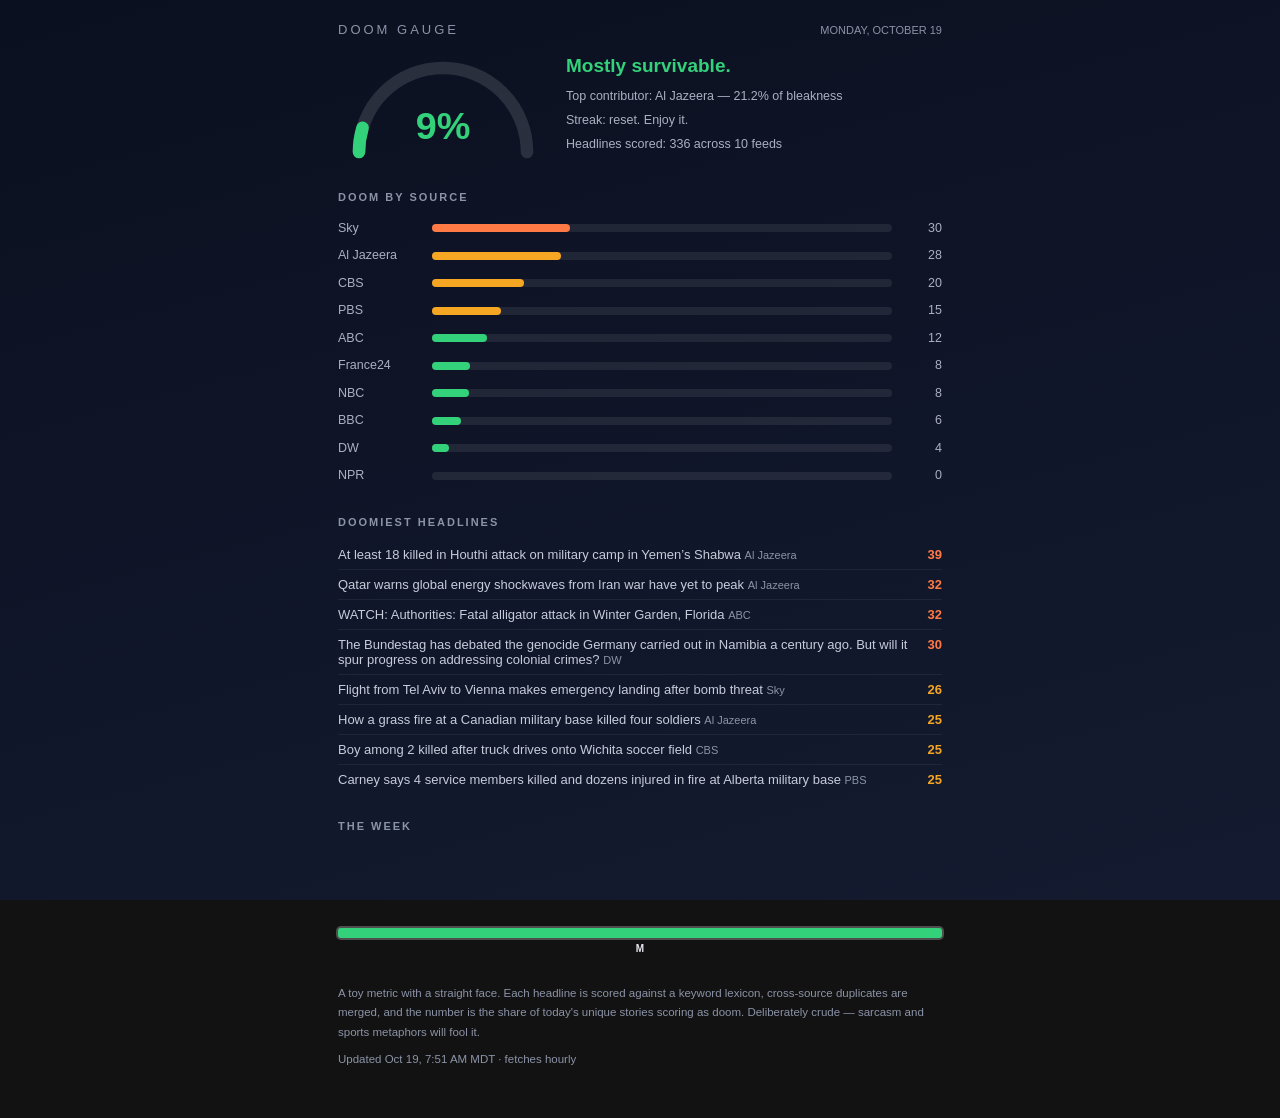
==== index.html @ 2060a2ab "Add files via upload" ====
<!DOCTYPE html>
<html lang="en">
<head>
<meta charset="utf-8">
<meta name="viewport" content="width=device-width, initial-scale=1">
<title>Doom Gauge</title>
<meta name="description" content="A daily index of how bleak the news is. Toy metric, straight face.">
<link rel="icon" href="favicon.svg" type="image/svg+xml">
<link rel="stylesheet" href="doom.css">
</head>
<body>
<main class="page">
  <header class="topbar">
    <span class="brand">DOOM GAUGE</span>
    <span class="date" id="date">—</span>
  </header>

  <section class="hero">
    <svg viewBox="0 0 200 112" class="gauge" role="img" aria-label="Doom gauge">
      <path d="M 20 100 A 80 80 0 0 1 180 100" fill="none"
            stroke="rgba(255,255,255,0.12)" stroke-width="12" stroke-linecap="round"/>
      <path id="gaugeFill" d="M 20 100 A 80 80 0 0 1 180 100" fill="none"
            stroke="#34d17b" stroke-width="12" stroke-linecap="round"
            stroke-dasharray="0 251.33"/>
      <text id="gaugeNum" x="100" y="88" text-anchor="middle" font-size="36"
            font-weight="700" fill="#e8eaf0">—</text>
    </svg>
    <div class="hero-text">
      <div class="verdict" id="verdict">Loading…</div>
      <div class="stats" id="stats"></div>
    </div>
  </section>

  <section>
    <h2>DOOM BY SOURCE</h2>
    <div id="sources" class="sources"></div>
  </section>

  <section>
    <h2>DOOMIEST HEADLINES</h2>
    <div id="headlines" class="headlines"></div>
  </section>

  <section>
    <h2>THE WEEK</h2>
    <div id="week" class="week"></div>
  </section>

  <footer>
    <p>A toy metric with a straight face. Each headline is scored against a
    keyword lexicon, cross-source duplicates are merged, and the number is the
    share of today's unique stories scoring as doom. Deliberately crude —
    sarcasm and sports metaphors will fool it.</p>
    <p id="updated">Updated —</p>
  </footer>
</main>
<script src="doom.js"></script>
</body>
</html>
---- doom.css ----
:root { color-scheme: dark; }
* { box-sizing: border-box; }
body {
  margin: 0;
  background: linear-gradient(165deg, #0b1020 0%, #141b30 100%);
  background-attachment: fixed;
  color: #e8eaf0;
  font-family: -apple-system, "Segoe UI", Roboto, sans-serif;
  min-height: 100vh;
}
.page { max-width: 640px; margin: 0 auto; padding: 22px 18px 40px; }
.topbar {
  display: flex; justify-content: space-between; align-items: baseline;
  margin-bottom: 6px;
}
.brand { font-size: 13px; letter-spacing: 3px; color: #8b93a7; }
.date { font-size: 11px; color: #8b93a7; }
.hero { display: flex; flex-wrap: wrap; gap: 18px; align-items: center; margin: 10px 0 6px; }
.gauge { width: 210px; flex: none; }
.hero-text { flex: 1 1 220px; min-width: 220px; }
.verdict { font-size: 19px; font-weight: 600; }
.stats { font-size: 12.5px; color: #aab0c2; line-height: 1.9; margin-top: 8px; }
h2 { font-size: 11px; letter-spacing: 2px; color: #8b93a7; font-weight: 600; margin: 26px 0 12px; }
.sources { font-size: 12.5px; color: #aab0c2; }
.src-row { display: flex; align-items: center; gap: 10px; line-height: 2.2; }
.src-name { width: 84px; flex: none; overflow: hidden; text-overflow: ellipsis; white-space: nowrap; }
.src-bar { flex: 1; height: 8px; background: rgba(255,255,255,0.08); border-radius: 4px; }
.src-fill { height: 8px; border-radius: 4px; }
.src-val { width: 40px; text-align: right; flex: none; }
.headlines { font-size: 13px; }
.hl { display: flex; justify-content: space-between; gap: 12px; padding: 7px 0;
      border-bottom: 1px solid rgba(255,255,255,0.06); }
.hl:last-child { border-bottom: none; }
.hl a { color: #c6ccda; text-decoration: none; }
.hl a:hover { text-decoration: underline; }
.hl .src { color: #8b93a7; font-size: 11px; }
.hl-score { font-weight: 700; flex: none; }
.week { display: flex; align-items: flex-end; gap: 8px; height: 110px; }
.day { flex: 1; text-align: center; }
.day .bar { border-radius: 3px; min-height: 4px; }
.day .lbl { font-size: 10px; color: #8b93a7; margin-top: 5px; }
.day.today .bar { box-shadow: 0 0 0 2px rgba(255,255,255,0.25); }
.day.today .lbl { color: #e8eaf0; font-weight: 700; }
footer { margin-top: 30px; font-size: 11.5px; color: #8b93a7; line-height: 1.7; }
footer p { margin: 8px 0; }
.empty { color: #8b93a7; font-size: 13px; padding: 12px 0; }
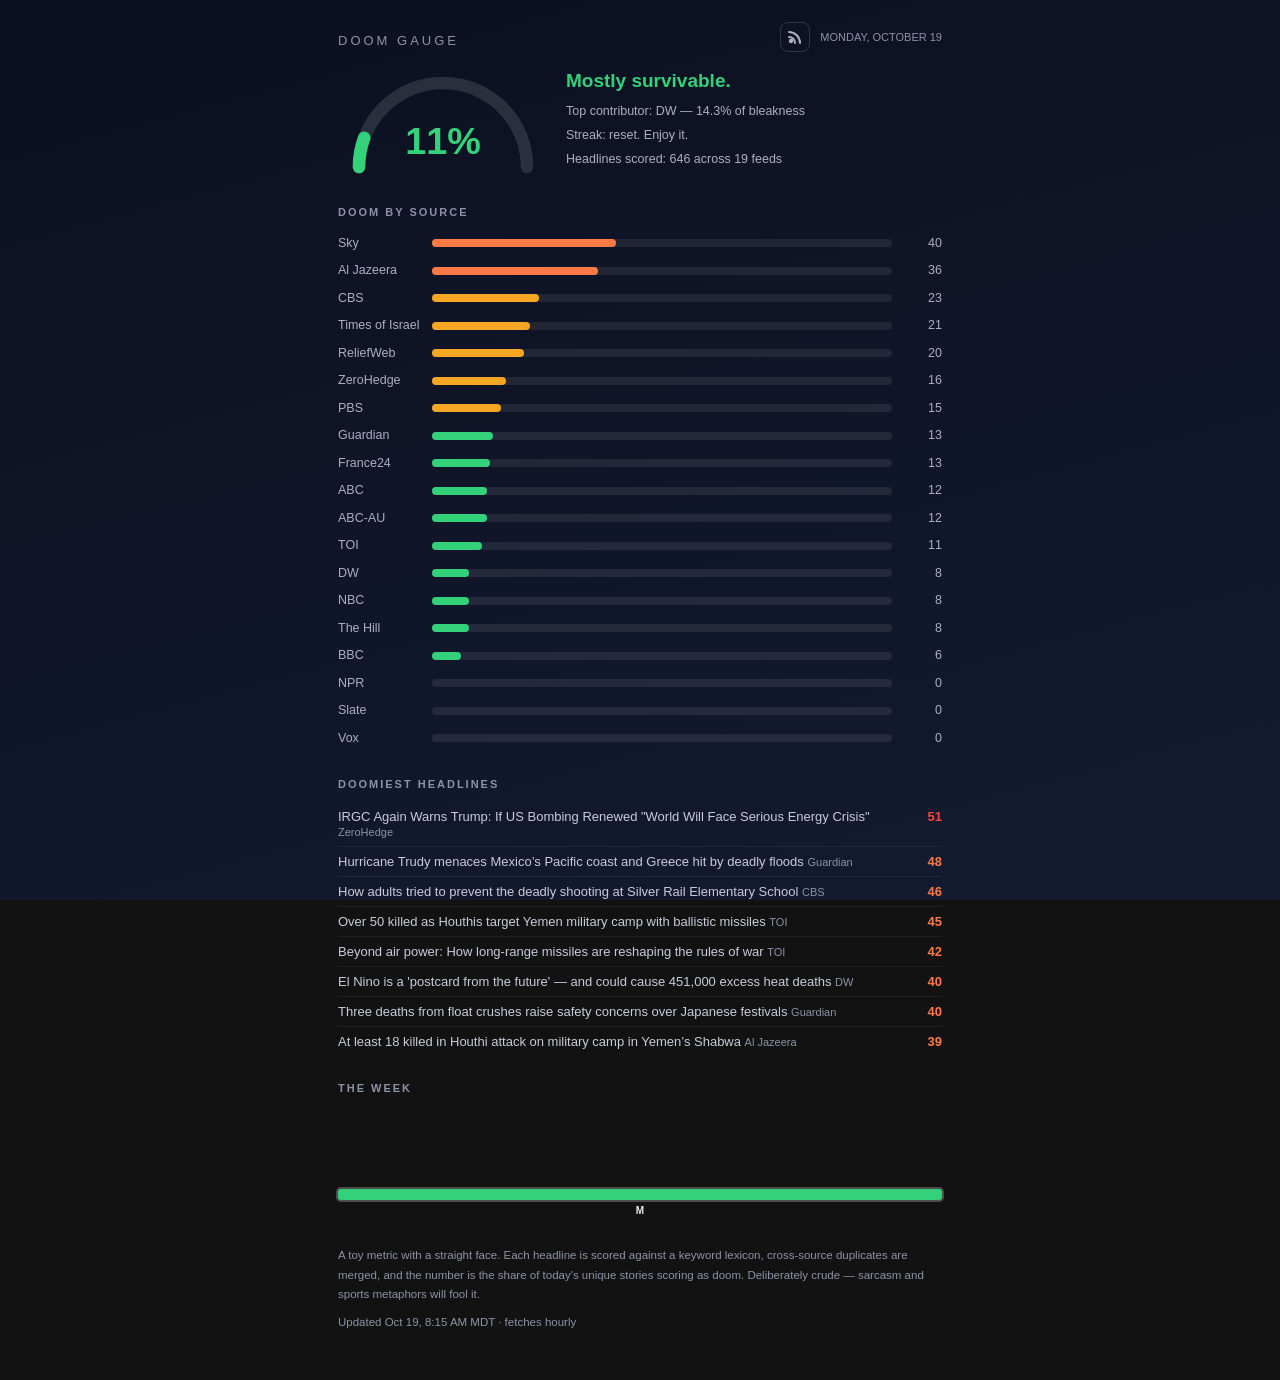
==== commit 53bd700a: "Add files via upload" ====
--- a/index.html
+++ b/index.html
@@ -12,7 +12,12 @@
 <main class="page">
   <header class="topbar">
     <span class="brand">DOOM GAUGE</span>
-    <span class="date" id="date">—</span>
+    <span class="topright">
+      <button id="feedsBtn" class="icon-btn" aria-label="Show feed sources" title="Feed sources">
+        <svg viewBox="0 0 16 16" aria-hidden="true"><circle cx="4" cy="12" r="2.2" fill="currentColor" stroke="none"/><path d="M2 8 A6 6 0 0 1 8 14" fill="none" stroke="currentColor" stroke-width="2" stroke-linecap="round"/><path d="M2 3 A11 11 0 0 1 13 14" fill="none" stroke="currentColor" stroke-width="2" stroke-linecap="round"/></svg>
+      </button>
+      <span class="date" id="date">—</span>
+    </span>
   </header>
 
   <section class="hero">
@@ -53,6 +58,15 @@
     sarcasm and sports metaphors will fool it.</p>
     <p id="updated">Updated —</p>
   </footer>
+  <div id="feedsModal" class="modal" hidden>
+    <div class="modal-box" role="dialog" aria-modal="true" aria-label="Feed sources">
+      <div class="modal-head">
+        <span>SOURCES (<span id="feedCount">—</span>)</span>
+        <button id="feedsClose" class="icon-btn" aria-label="Close">&times;</button>
+      </div>
+      <div id="feedsList" class="feeds-list"></div>
+    </div>
+  </div>
 </main>
 <script src="doom.js"></script>
 </body>
--- a/doom.css
+++ b/doom.css
@@ -44,3 +44,33 @@
 footer { margin-top: 30px; font-size: 11.5px; color: #8b93a7; line-height: 1.7; }
 footer p { margin: 8px 0; }
 .empty { color: #8b93a7; font-size: 13px; padding: 12px 0; }
+.topright { display: flex; align-items: center; gap: 10px; }
+.icon-btn {
+  background: none; border: 1px solid rgba(255,255,255,0.15); border-radius: 8px;
+  color: #aab0c2; width: 30px; height: 30px; padding: 0; cursor: pointer;
+  display: inline-flex; align-items: center; justify-content: center;
+  font-size: 16px; line-height: 1;
+}
+.icon-btn:hover { color: #e8eaf0; border-color: rgba(255,255,255,0.35); }
+.icon-btn svg { width: 16px; height: 16px; }
+.modal {
+  position: fixed; inset: 0; background: rgba(4,6,12,0.72);
+  display: flex; align-items: center; justify-content: center;
+  padding: 20px; z-index: 50;
+}
+.modal[hidden] { display: none; }
+.modal-box {
+  background: #161d33; border: 1px solid rgba(255,255,255,0.12);
+  border-radius: 12px; max-width: 480px; width: 100%; max-height: 70vh;
+  display: flex; flex-direction: column;
+}
+.modal-head {
+  display: flex; justify-content: space-between; align-items: center;
+  padding: 14px 16px; border-bottom: 1px solid rgba(255,255,255,0.09);
+  font-size: 11px; letter-spacing: 2px; color: #8b93a7;
+}
+.feeds-list { overflow-y: auto; padding: 8px 16px 16px; font-size: 12.5px; }
+.feed-row { padding: 8px 0; border-bottom: 1px solid rgba(255,255,255,0.06); }
+.feed-row:last-child { border-bottom: none; }
+.feed-name { color: #e8eaf0; font-weight: 600; }
+.feed-url { color: #8b93a7; font-size: 11px; word-break: break-all; }
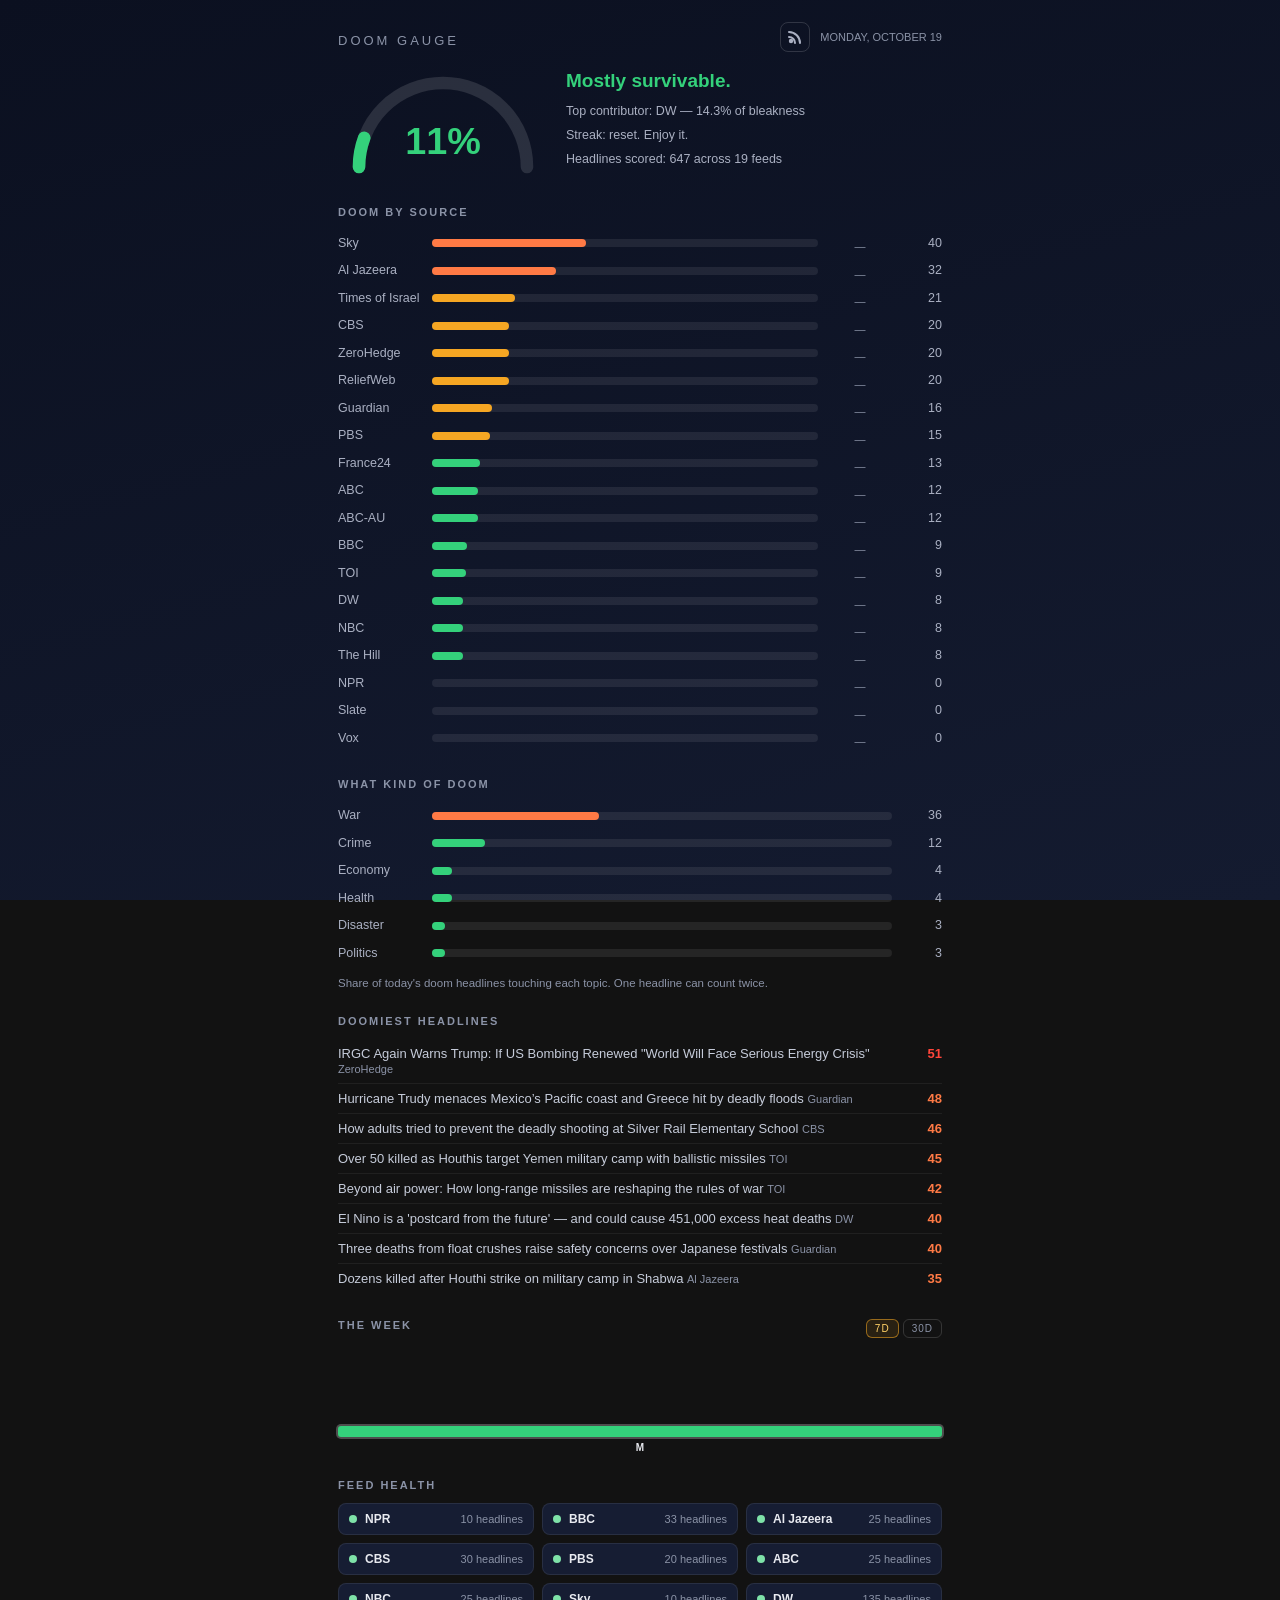
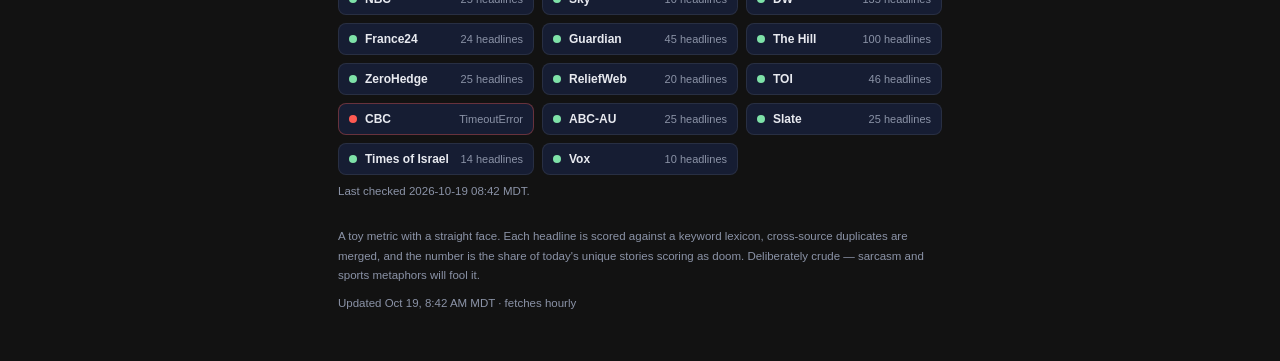
==== commit 816bc84e: "Add files via upload" ====
--- a/index.html
+++ b/index.html
@@ -5,6 +5,11 @@
 <meta name="viewport" content="width=device-width, initial-scale=1">
 <title>Doom Gauge</title>
 <meta name="description" content="A daily index of how bleak the news is. Toy metric, straight face.">
+<meta property="og:title" content="Doom Gauge">
+<meta property="og:type" content="website">
+<meta property="og:description" content="A daily index of how bleak the news is. Scored hourly from 20 news feeds.">
+<meta property="og:image" content="https://stevecarlinco.github.io/DoomGauge/og-image.png">
+<meta name="twitter:card" content="summary_large_image">
 <link rel="icon" href="favicon.svg" type="image/svg+xml">
 <link rel="stylesheet" href="doom.css">
 </head>
@@ -32,6 +37,7 @@
     </svg>
     <div class="hero-text">
       <div class="verdict" id="verdict">Loading…</div>
+      <div class="delta" id="delta" hidden></div>
       <div class="stats" id="stats"></div>
     </div>
   </section>
@@ -42,13 +48,25 @@
   </section>
 
   <section>
+    <h2>WHAT KIND OF DOOM</h2>
+    <div id="topics" class="sources"></div>
+    <div class="note">Share of today's doom headlines touching each topic. One headline can count twice.</div>
+  </section>
+
+  <section>
     <h2>DOOMIEST HEADLINES</h2>
     <div id="headlines" class="headlines"></div>
   </section>
 
   <section>
-    <h2>THE WEEK</h2>
+    <h2><span id="historyTitle">THE WEEK</span><span class="range-toggle"><button id="rangeWeek" class="range-btn on" title="Last 7 days">7D</button><button id="rangeMonth" class="range-btn" title="Last 30 days">30D</button></span></h2>
     <div id="week" class="week"></div>
+  </section>
+
+  <section>
+    <h2>FEED HEALTH</h2>
+    <div id="health" class="health"></div>
+    <div class="note" id="healthNote"></div>
   </section>
 
   <footer>
--- a/doom.css
+++ b/doom.css
@@ -16,6 +16,12 @@
 .brand { font-size: 13px; letter-spacing: 3px; color: #8b93a7; }
 .date { font-size: 11px; color: #8b93a7; }
 .hero { display: flex; flex-wrap: wrap; gap: 18px; align-items: center; margin: 10px 0 6px; }
+.stale-badge {
+  margin: 10px 0 0; padding: 9px 12px; text-align: center;
+  font-size: 12px; letter-spacing: 1.5px; font-weight: 700;
+  color: #ffd166; background: rgba(245,166,35,0.10);
+  border: 1px solid rgba(245,166,35,0.45); border-radius: 8px;
+}
 .gauge { width: 210px; flex: none; }
 .hero-text { flex: 1 1 220px; min-width: 220px; }
 .verdict { font-size: 19px; font-weight: 600; }
@@ -27,10 +33,20 @@
 .src-bar { flex: 1; height: 8px; background: rgba(255,255,255,0.08); border-radius: 4px; }
 .src-fill { height: 8px; border-radius: 4px; }
 .src-val { width: 40px; text-align: right; flex: none; }
+.spark { width: 64px; height: 18px; flex: none; }
+.spark.none { color: #8b93a7; font-size: 11px; width: 64px; text-align: center; }
 .headlines { font-size: 13px; }
 .hl { display: flex; justify-content: space-between; gap: 12px; padding: 7px 0;
-      border-bottom: 1px solid rgba(255,255,255,0.06); }
-.hl:last-child { border-bottom: none; }
+      cursor: pointer; }
+.hl-wrap { border-bottom: 1px solid rgba(255,255,255,0.06); }
+.hl-wrap:last-child { border-bottom: none; }
+.hl-hits { padding: 1px 0 10px; display: flex; flex-wrap: wrap; gap: 6px; }
+.hl-hits[hidden] { display: none; }
+.hit { font-size: 11px; color: #aab0c2; background: rgba(255,255,255,0.06);
+       border: 1px solid rgba(255,255,255,0.10); border-radius: 6px; padding: 3px 8px; }
+.hit b { color: #ffd166; }
+.hit.none { color: #8b93a7; border-style: dashed; }
+.hl.open .hl-score { text-decoration: underline; }
 .hl a { color: #c6ccda; text-decoration: none; }
 .hl a:hover { text-decoration: underline; }
 .hl .src { color: #8b93a7; font-size: 11px; }
@@ -41,9 +57,34 @@
 .day .lbl { font-size: 10px; color: #8b93a7; margin-top: 5px; }
 .day.today .bar { box-shadow: 0 0 0 2px rgba(255,255,255,0.25); }
 .day.today .lbl { color: #e8eaf0; font-weight: 700; }
+.range-toggle { float: right; display: inline-flex; gap: 4px; }
+.range-btn {
+  background: none; border: 1px solid rgba(255,255,255,0.15); border-radius: 6px;
+  color: #8b93a7; font-size: 10px; letter-spacing: 1px; padding: 3px 8px; cursor: pointer;
+}
+.range-btn.on {
+  color: #ffd166; border-color: rgba(245,166,35,0.55);
+  background: rgba(245,166,35,0.10);
+}
 footer { margin-top: 30px; font-size: 11.5px; color: #8b93a7; line-height: 1.7; }
 footer p { margin: 8px 0; }
 .empty { color: #8b93a7; font-size: 13px; padding: 12px 0; }
+.delta { margin-top: 8px; font-size: 13px; letter-spacing: 1px; }
+.delta.up { color: #ff6b5e; }
+.delta.down { color: #7ee2a8; }
+.delta.flat { color: #8b93a7; }
+.health { display: grid; grid-template-columns: repeat(auto-fill, minmax(160px, 1fr)); gap: 8px; }
+.pill { display: flex; align-items: center; gap: 8px; background: #161d33; border: 1px solid rgba(255,255,255,0.08); border-radius: 8px; padding: 8px 10px; font-size: 12px; }
+.pill-name { color: #e8eaf0; font-weight: 600; }
+.pill-sub { color: #8b93a7; margin-left: auto; font-size: 11px; white-space: nowrap; }
+.dot { width: 8px; height: 8px; border-radius: 50%; background: #7ee2a8; flex: none; }
+.pill.bad .dot { background: #ff5a52; }
+.pill.bad { border-color: rgba(255,90,82,0.35); }
+.note { margin-top: 10px; font-size: 11.5px; color: #8b93a7; }
+.topic-row { cursor: pointer; border-radius: 6px; }
+.topic-row:hover { background: rgba(255,255,255,0.05); }
+.topic-row.active { background: rgba(245,166,35,0.10); outline: 1px solid rgba(245,166,35,0.45); }
+.filter-note { font-size: 11.5px; color: #ffd166; letter-spacing: 1px; margin: 2px 0 8px; }
 .topright { display: flex; align-items: center; gap: 10px; }
 .icon-btn {
   background: none; border: 1px solid rgba(255,255,255,0.15); border-radius: 8px;
@@ -74,3 +115,7 @@
 .feed-row:last-child { border-bottom: none; }
 .feed-name { color: #e8eaf0; font-weight: 600; }
 .feed-url { color: #8b93a7; font-size: 11px; word-break: break-all; }
+@media (max-width: 520px) {
+  .hero { justify-content: center; }
+  .gauge { width: 100%; max-width: 430px; }
+}
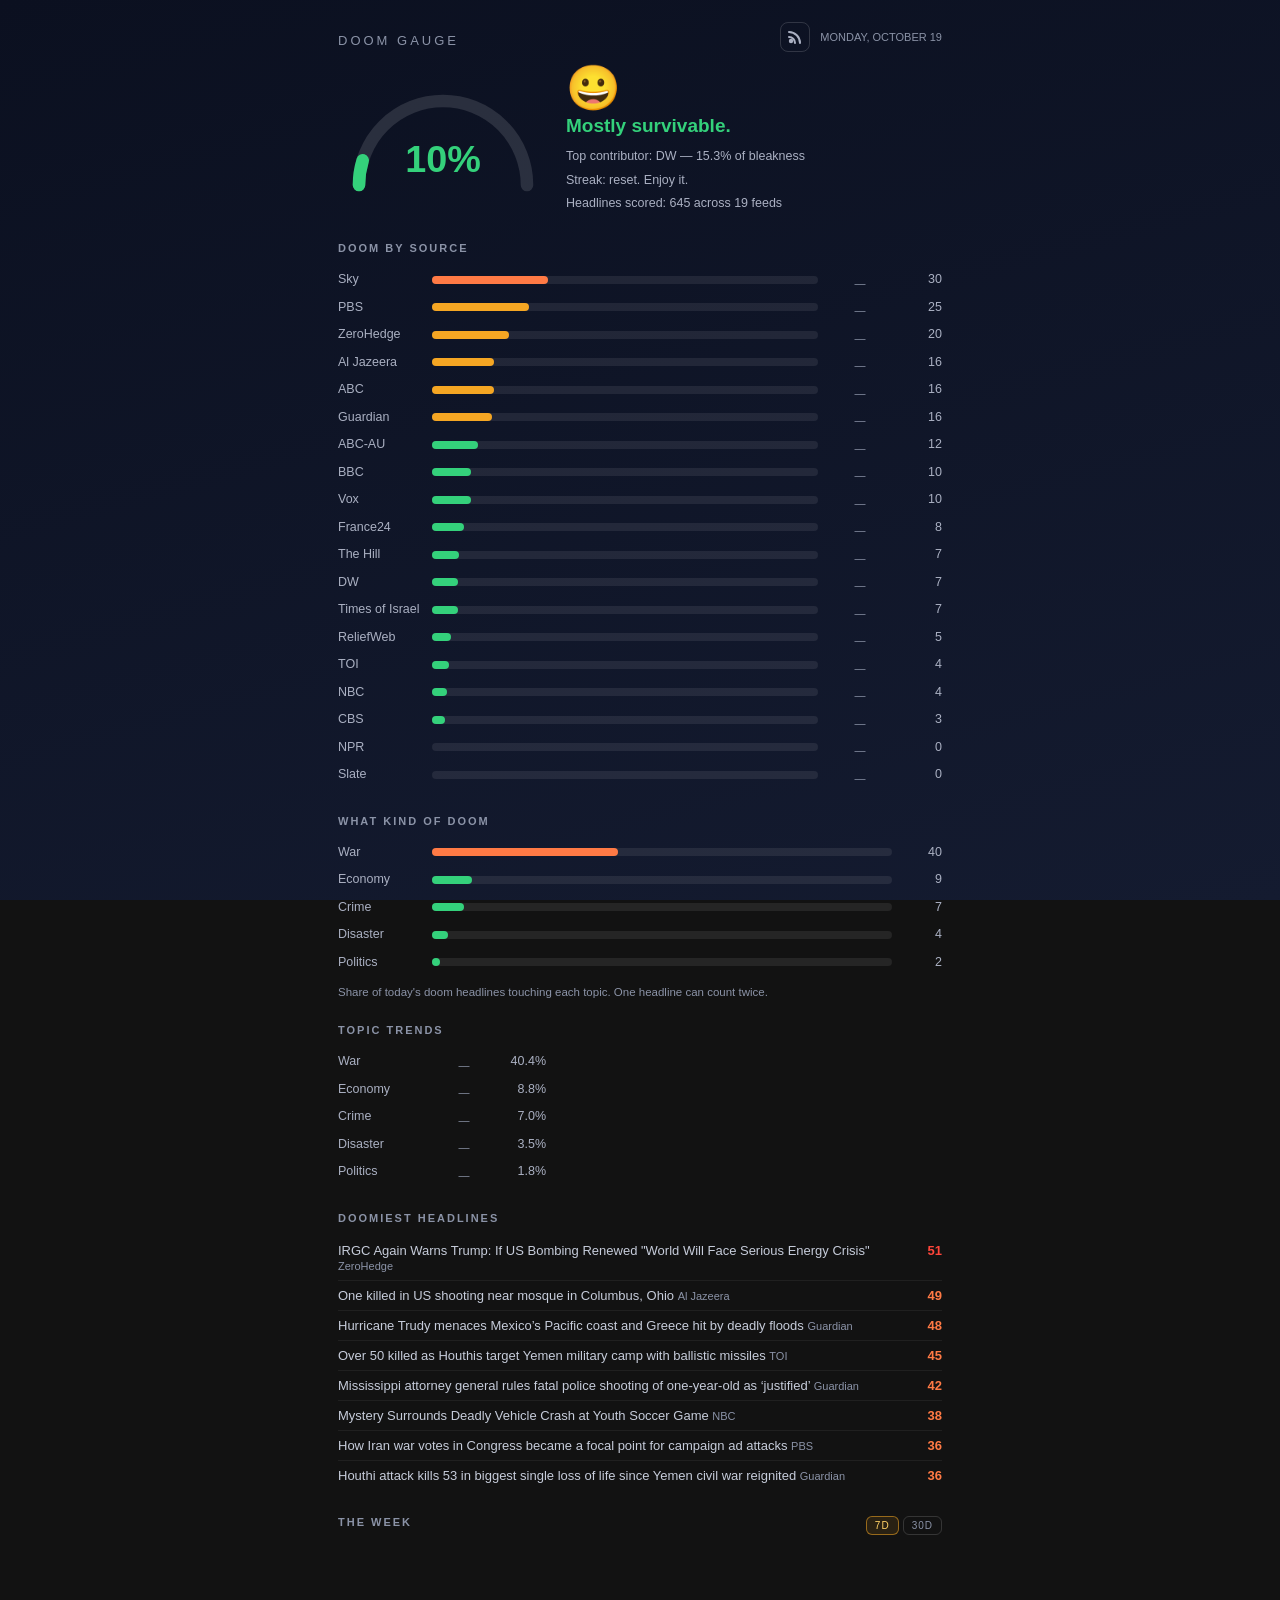
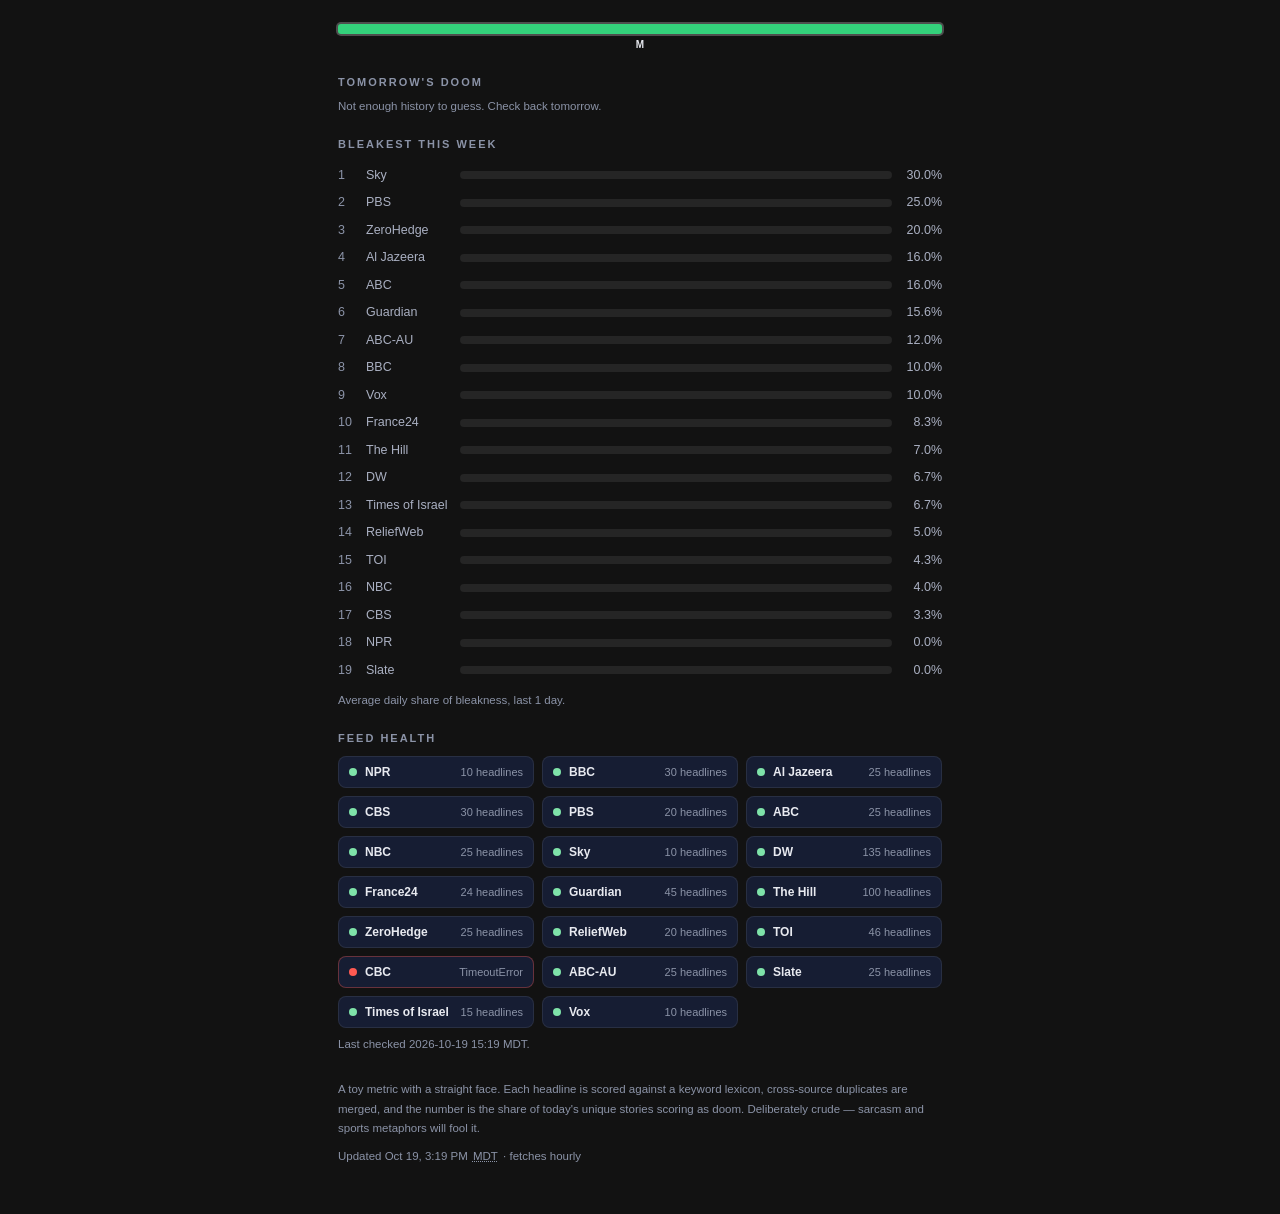
==== commit b7fd5f2e: "deploy Doom Gauge v1.14.0.zip" ====
--- a/index.html
+++ b/index.html
@@ -36,6 +36,7 @@
             font-weight="700" fill="#e8eaf0">—</text>
     </svg>
     <div class="hero-text">
+      <div class="mood" id="mood" aria-hidden="true"></div>
       <div class="verdict" id="verdict">Loading…</div>
       <div class="delta" id="delta" hidden></div>
       <div class="stats" id="stats"></div>
@@ -54,6 +55,11 @@
   </section>
 
   <section>
+    <h2>TOPIC TRENDS</h2>
+    <div id="topicTrends" class="sources"></div>
+  </section>
+
+  <section>
     <h2>DOOMIEST HEADLINES</h2>
     <div id="headlines" class="headlines"></div>
   </section>
@@ -61,6 +67,16 @@
   <section>
     <h2><span id="historyTitle">THE WEEK</span><span class="range-toggle"><button id="rangeWeek" class="range-btn on" title="Last 7 days">7D</button><button id="rangeMonth" class="range-btn" title="Last 30 days">30D</button></span></h2>
     <div id="week" class="week"></div>
+  </section>
+
+  <section>
+    <h2>TOMORROW'S DOOM</h2>
+    <div id="forecast" class="forecast"></div>
+  </section>
+
+  <section>
+    <h2>BLEAKEST THIS WEEK</h2>
+    <div id="bleakWeek" class="sources"></div>
   </section>
 
   <section>
@@ -85,6 +101,15 @@
       <div id="feedsList" class="feeds-list"></div>
     </div>
   </div>
+  <div id="lexModal" class="modal" hidden>
+    <div class="modal-box" role="dialog" aria-modal="true" aria-label="Doom lexicon">
+      <div class="modal-head">
+        <span>DOOM LEXICON (<span id="lexCount">—</span>)</span>
+        <button id="lexClose" class="icon-btn" aria-label="Close">&times;</button>
+      </div>
+      <div id="lexList" class="lex-list"></div>
+    </div>
+  </div>
 </main>
 <script src="doom.js"></script>
 </body>
--- a/doom.css
+++ b/doom.css
@@ -30,6 +30,7 @@
 .sources { font-size: 12.5px; color: #aab0c2; }
 .src-row { display: flex; align-items: center; gap: 10px; line-height: 2.2; }
 .src-name { width: 84px; flex: none; overflow: hidden; text-overflow: ellipsis; white-space: nowrap; }
+.src-rank { width: 18px; flex: none; color: #8b93a7; }
 .src-bar { flex: 1; height: 8px; background: rgba(255,255,255,0.08); border-radius: 4px; }
 .src-fill { height: 8px; border-radius: 4px; }
 .src-val { width: 40px; text-align: right; flex: none; }
@@ -115,6 +116,20 @@
 .feed-row:last-child { border-bottom: none; }
 .feed-name { color: #e8eaf0; font-weight: 600; }
 .feed-url { color: #8b93a7; font-size: 11px; word-break: break-all; }
+.tz-btn {
+  background: none; border: none; padding: 0 2px; cursor: pointer;
+  color: inherit; font: inherit; text-decoration: underline dotted;
+}
+.tz-btn:hover { color: #ffd166; }
+.lex-list { overflow-y: auto; padding: 12px 16px 16px; }
+.lex-grid { display: flex; flex-wrap: wrap; gap: 6px; }
+.hit.good b { color: #7ee2a8; }
+.forecast { display: flex; align-items: baseline; gap: 12px; flex-wrap: wrap; }
+.forecast-num { font-size: 30px; font-weight: 700; }
+.forecast-quip { font-size: 13px; color: #aab0c2; }
+.forecast .note { flex-basis: 100%; margin-top: 0; }
+.mood { font-size: 44px; line-height: 1.2; }
+.mood:empty { display: none; }
 @media (max-width: 520px) {
   .hero { justify-content: center; }
   .gauge { width: 100%; max-width: 430px; }
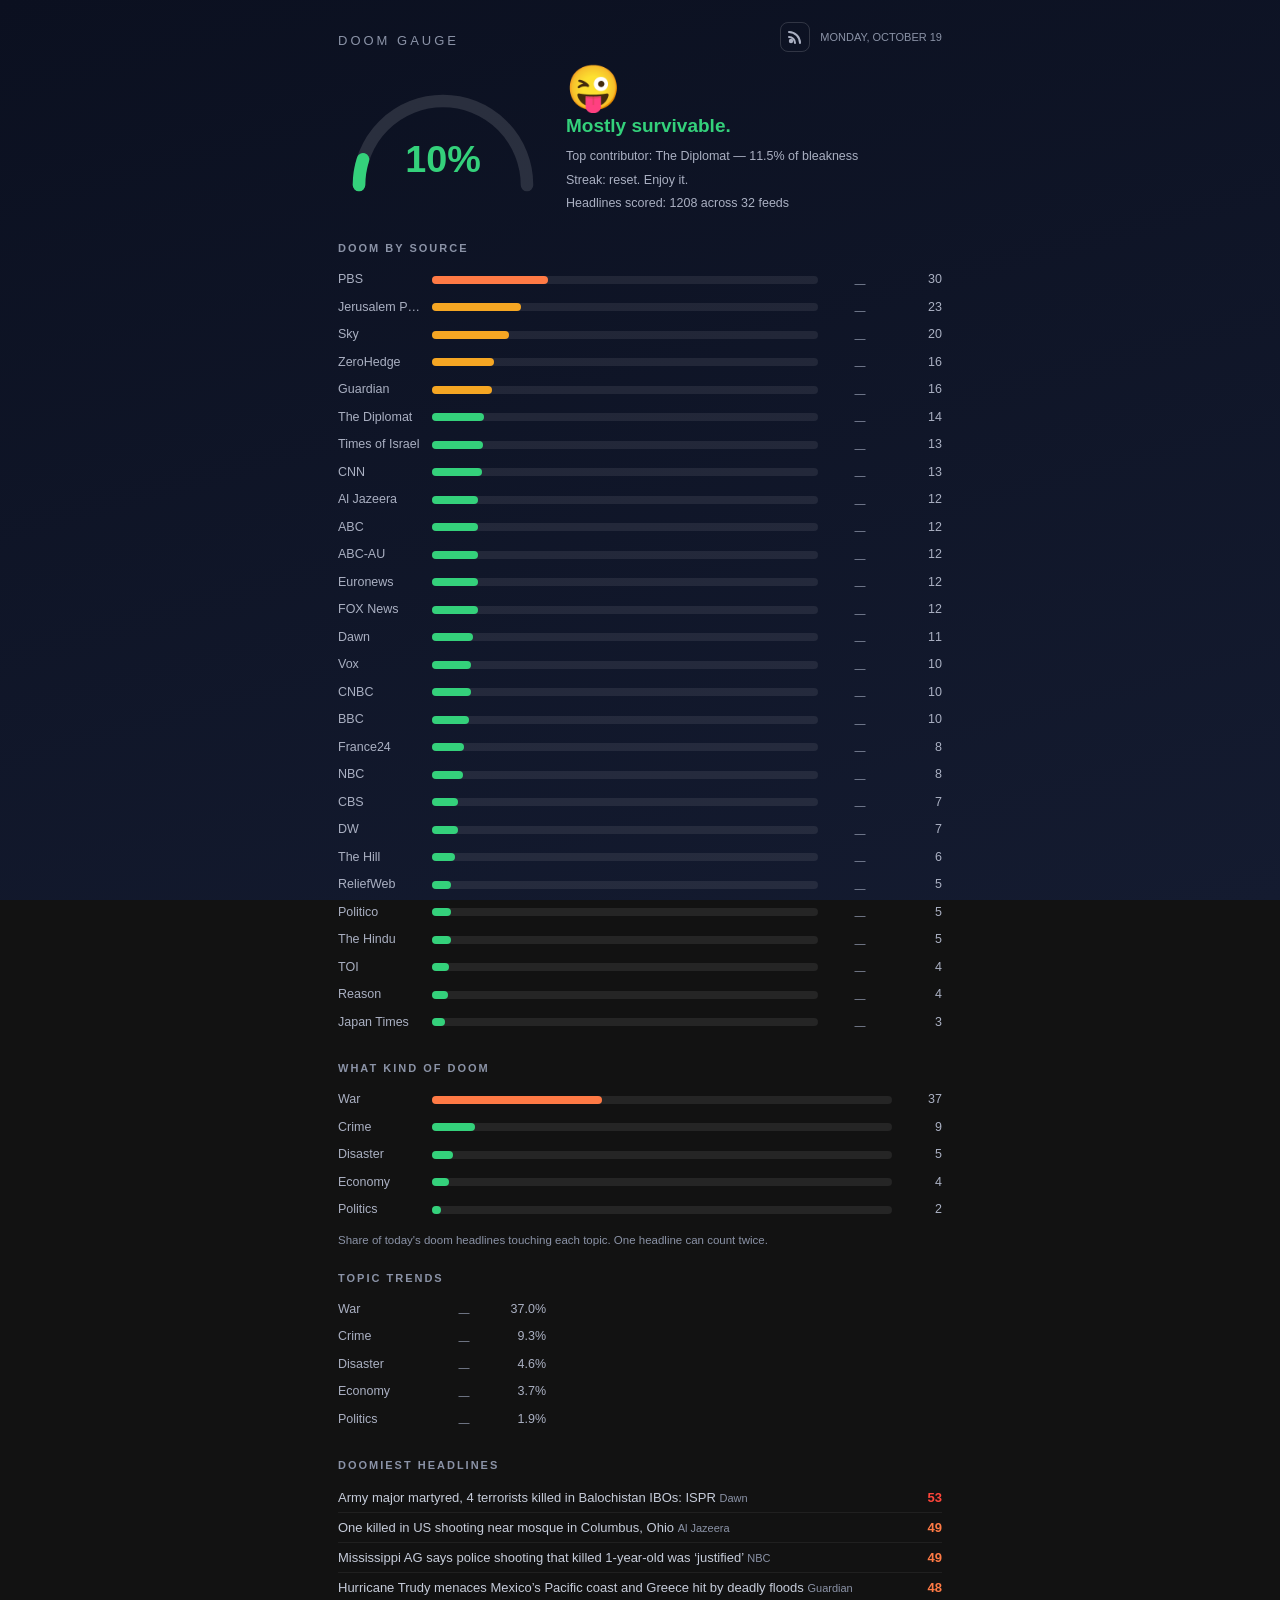
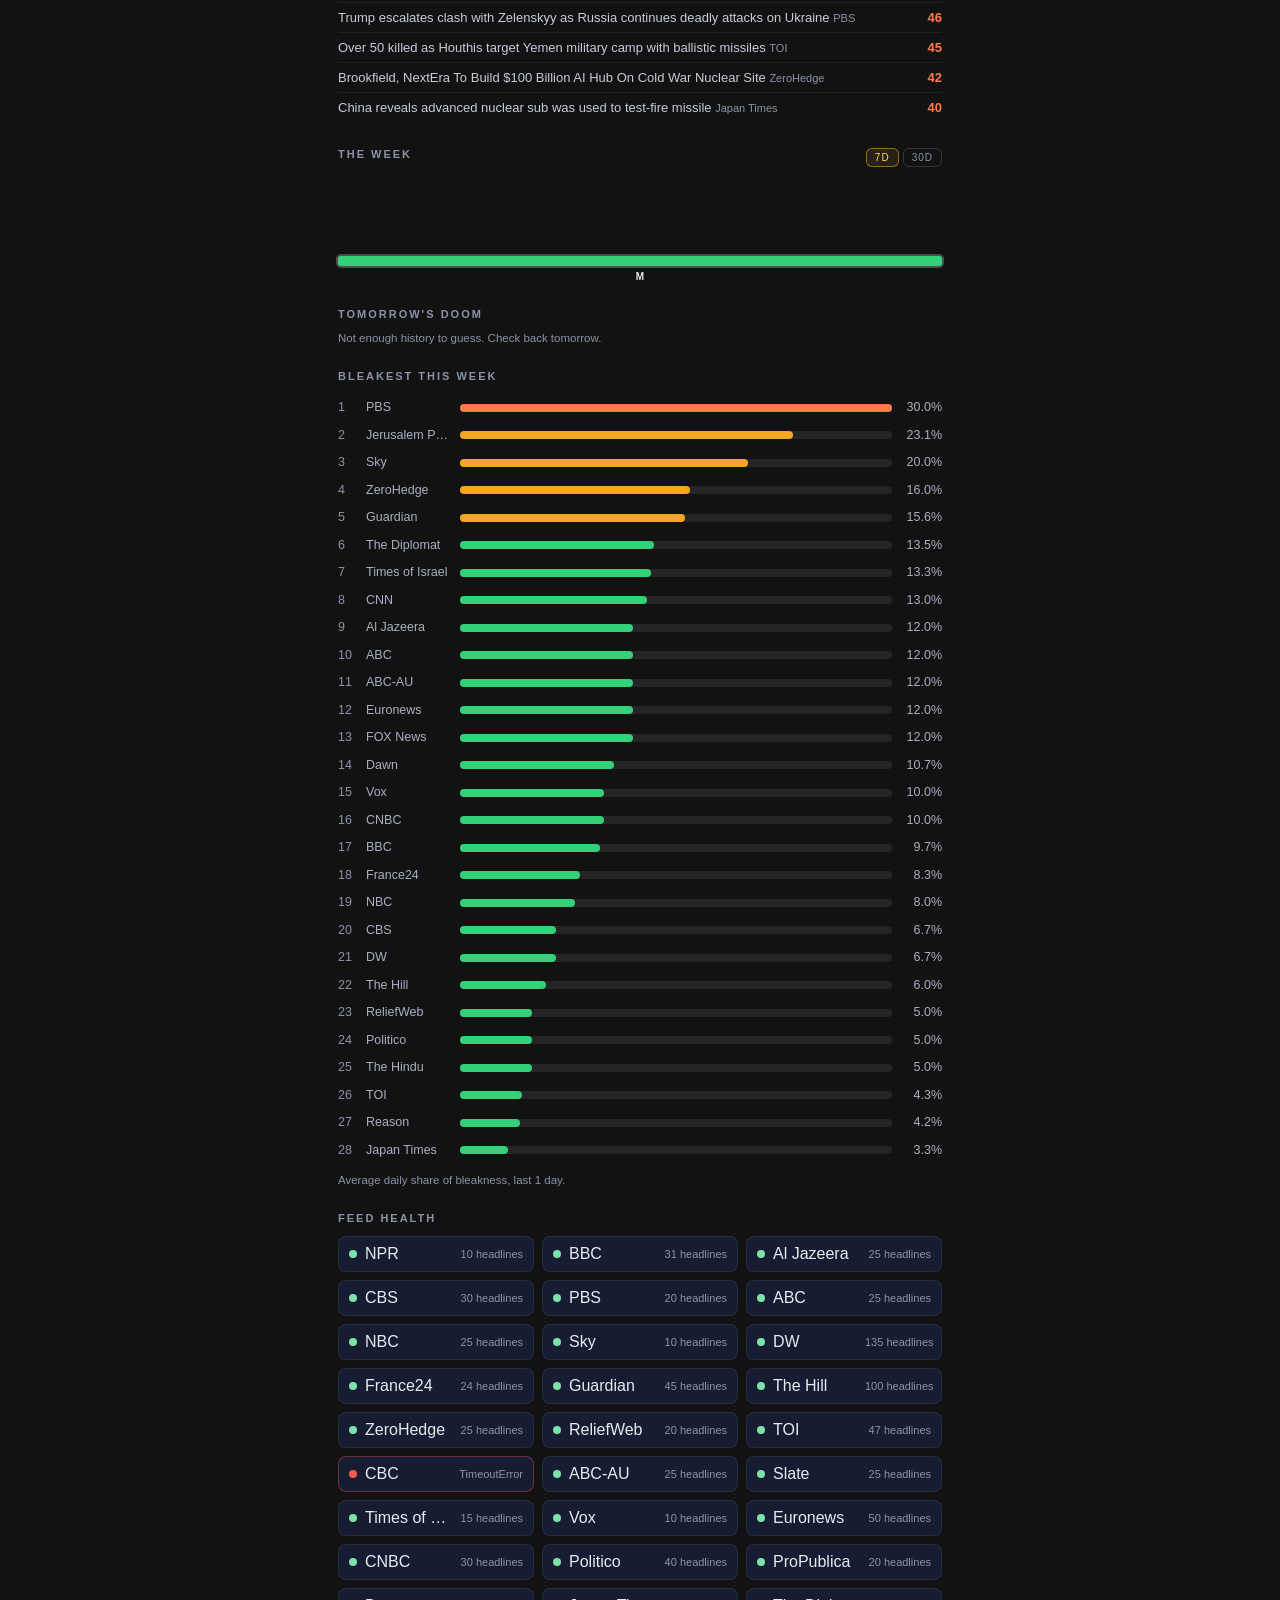
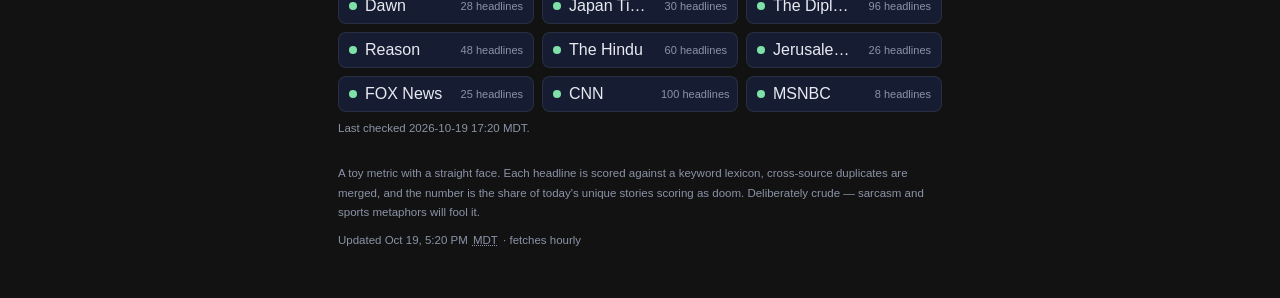
==== commit 00404687: "deploy doom-gauge-1.18.0.zip" ====
--- a/index.html
+++ b/index.html
@@ -110,6 +110,15 @@
       <div id="lexList" class="lex-list"></div>
     </div>
   </div>
+  <div id="feedModal" class="modal" hidden>
+    <div class="modal-box" role="dialog" aria-modal="true" aria-label="Feed detail">
+      <div class="modal-head">
+        <span id="feedTitle">FEED</span>
+        <button id="feedClose" class="icon-btn" aria-label="Close">&times;</button>
+      </div>
+      <div id="feedBody" class="feeds-list"></div>
+    </div>
+  </div>
 </main>
 <script src="doom.js"></script>
 </body>
--- a/doom.css
+++ b/doom.css
@@ -30,6 +30,7 @@
 .sources { font-size: 12.5px; color: #aab0c2; }
 .src-row { display: flex; align-items: center; gap: 10px; line-height: 2.2; }
 .src-name { width: 84px; flex: none; overflow: hidden; text-overflow: ellipsis; white-space: nowrap; }
+.src-logo { width: 22px; height: 22px; border-radius: 5px; flex: none; background: rgba(255,255,255,0.06); }
 .src-rank { width: 18px; flex: none; color: #8b93a7; }
 .src-bar { flex: 1; height: 8px; background: rgba(255,255,255,0.08); border-radius: 4px; }
 .src-fill { height: 8px; border-radius: 4px; }
@@ -76,6 +77,8 @@
 .delta.flat { color: #8b93a7; }
 .health { display: grid; grid-template-columns: repeat(auto-fill, minmax(160px, 1fr)); gap: 8px; }
 .pill { display: flex; align-items: center; gap: 8px; background: #161d33; border: 1px solid rgba(255,255,255,0.08); border-radius: 8px; padding: 8px 10px; font-size: 12px; }
+button.pill { cursor: pointer; font: inherit; color: inherit; text-align: left; width: 100%; }
+button.pill:hover { border-color: rgba(255,255,255,0.28); background: #1a2338; }
 .pill-name { color: #e8eaf0; font-weight: 600; }
 .pill-sub { color: #8b93a7; margin-left: auto; font-size: 11px; white-space: nowrap; }
 .dot { width: 8px; height: 8px; border-radius: 50%; background: #7ee2a8; flex: none; }
@@ -116,6 +119,13 @@
 .feed-row:last-child { border-bottom: none; }
 .feed-name { color: #e8eaf0; font-weight: 600; }
 .feed-url { color: #8b93a7; font-size: 11px; word-break: break-all; }
+.feed-url a { color: #7aa2ff; }
+.feed-meta { color: #8b93a7; font-size: 12px; margin-bottom: 6px; }
+.feed-story { display: flex; gap: 10px; align-items: baseline; padding: 7px 0; border-bottom: 1px solid rgba(255,255,255,0.06); font-size: 13px; }
+.feed-story:last-child { border-bottom: none; }
+.feed-story a { color: #e8eaf0; text-decoration: none; }
+.feed-story a:hover { text-decoration: underline; }
+.feed-score { color: #ffb020; font-weight: 700; min-width: 30px; text-align: right; flex-shrink: 0; }
 .tz-btn {
   background: none; border: none; padding: 0 2px; cursor: pointer;
   color: inherit; font: inherit; text-decoration: underline dotted;
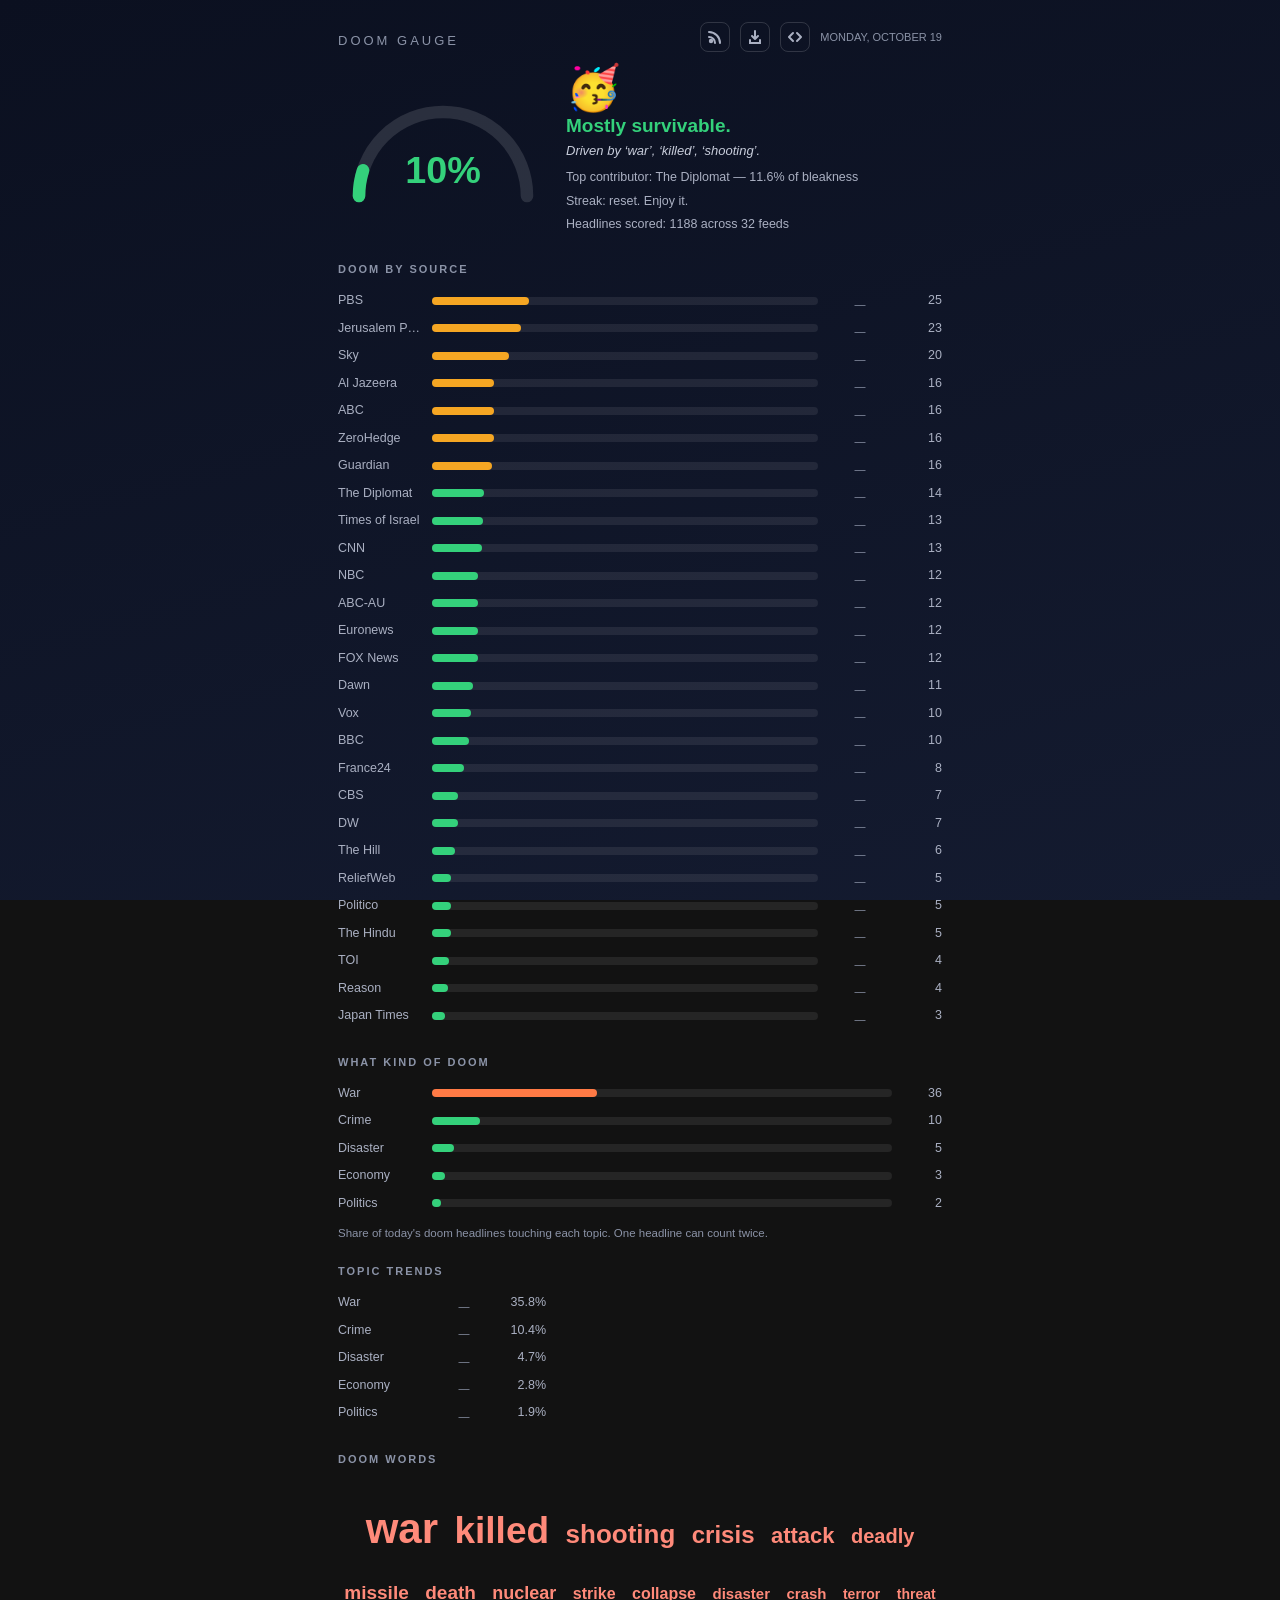
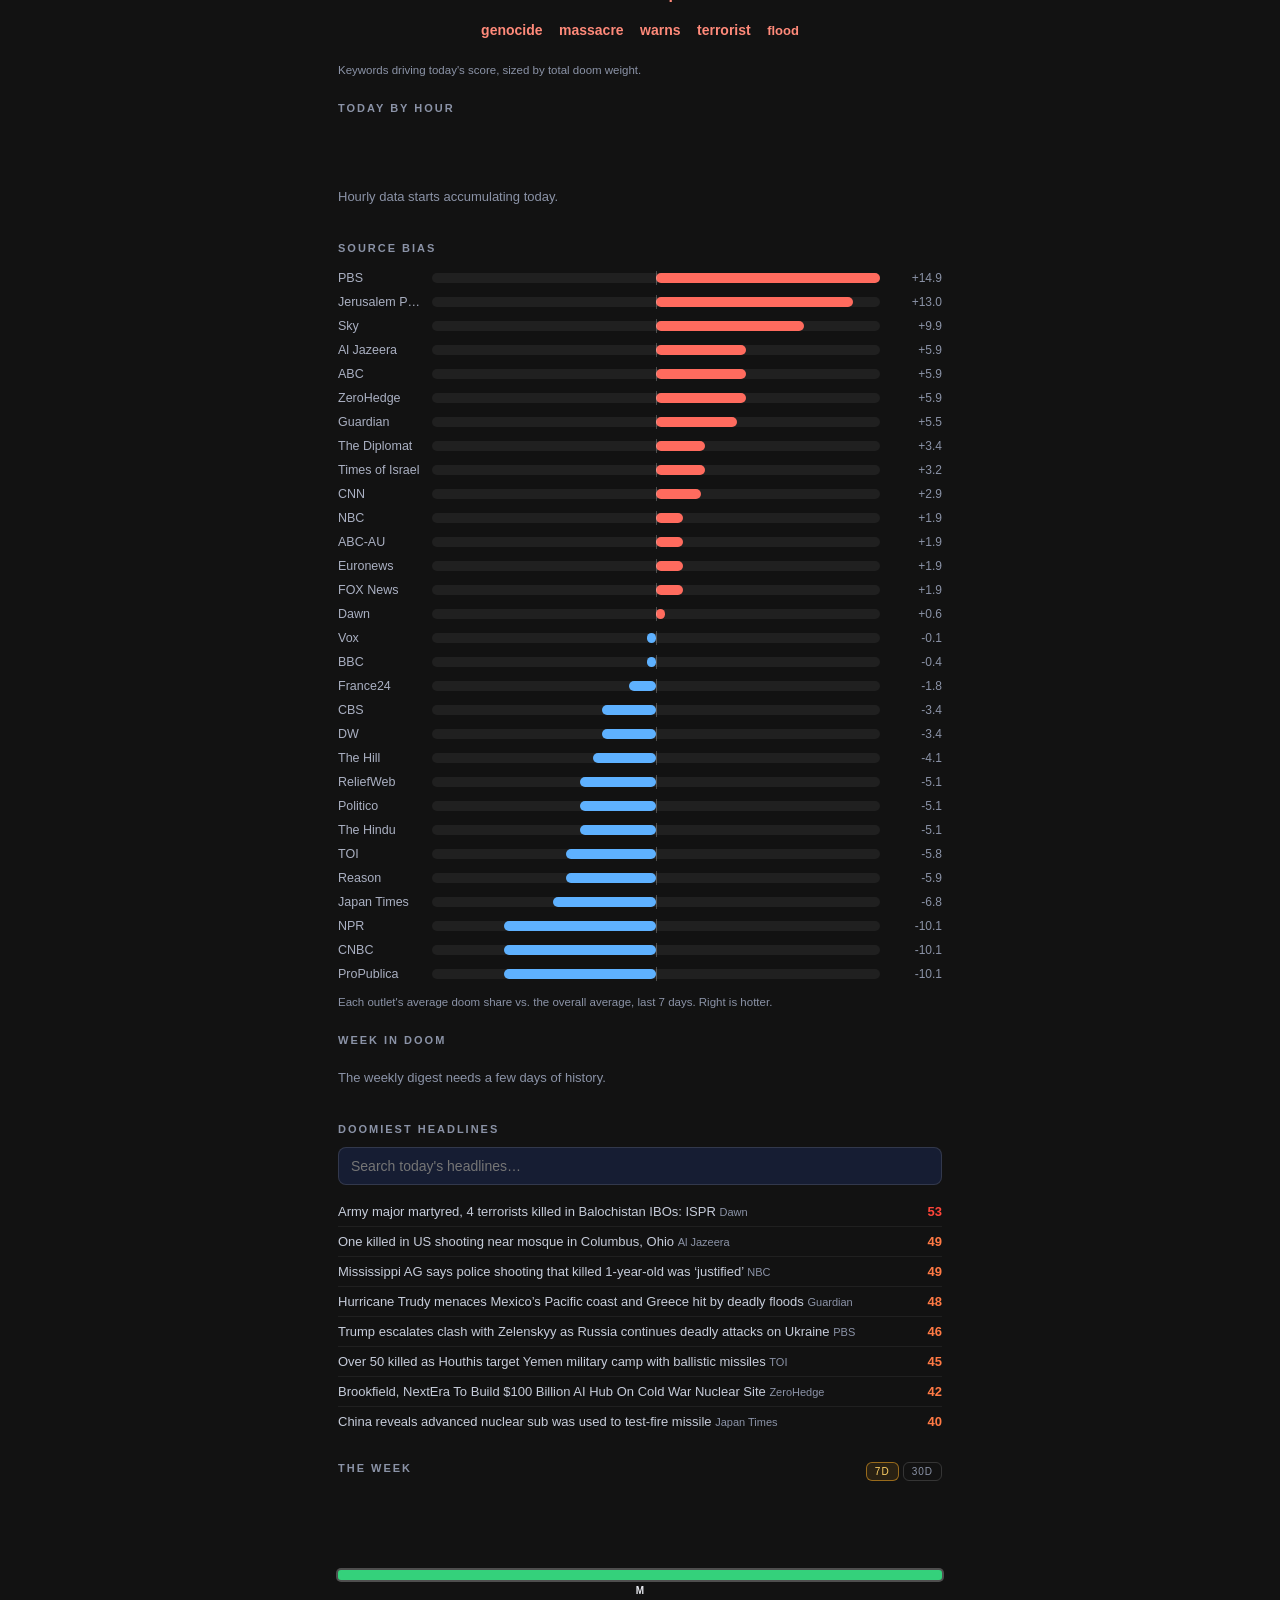
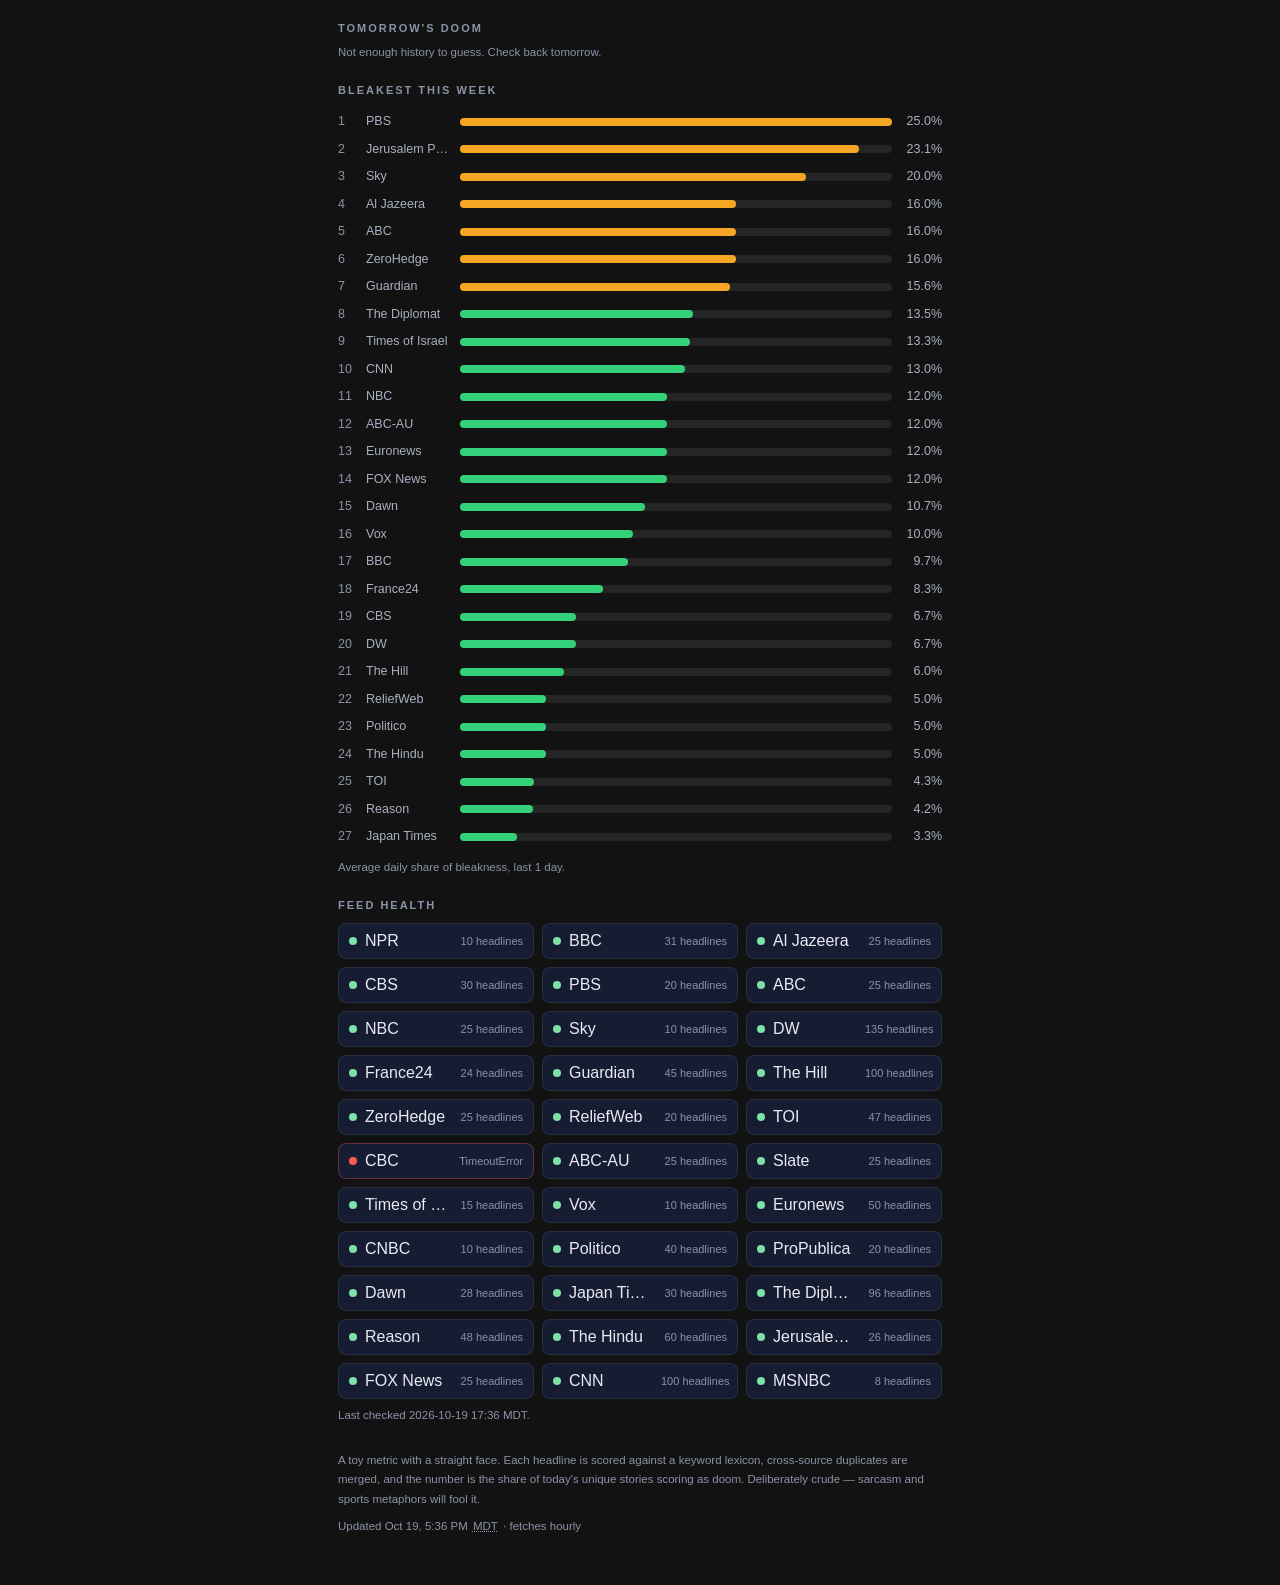
==== commit a829e79f: "deploy doom-gauge-1.19.0.zip" ====
--- a/index.html
+++ b/index.html
@@ -21,6 +21,12 @@
       <button id="feedsBtn" class="icon-btn" aria-label="Show feed sources" title="Feed sources">
         <svg viewBox="0 0 16 16" aria-hidden="true"><circle cx="4" cy="12" r="2.2" fill="currentColor" stroke="none"/><path d="M2 8 A6 6 0 0 1 8 14" fill="none" stroke="currentColor" stroke-width="2" stroke-linecap="round"/><path d="M2 3 A11 11 0 0 1 13 14" fill="none" stroke="currentColor" stroke-width="2" stroke-linecap="round"/></svg>
       </button>
+      <button id="shareBtn" class="icon-btn" aria-label="Download share card" title="Share card (PNG)">
+        <svg viewBox="0 0 16 16" aria-hidden="true"><path d="M8 2v8M5 7l3 3 3-3" fill="none" stroke="currentColor" stroke-width="2" stroke-linecap="round" stroke-linejoin="round"/><path d="M3 11v3h10v-3" fill="none" stroke="currentColor" stroke-width="2" stroke-linecap="round"/></svg>
+      </button>
+      <button id="embedBtn" class="icon-btn" aria-label="Embed this gauge" title="Embed">
+        <svg viewBox="0 0 16 16" aria-hidden="true"><path d="M6 4L2 8l4 4M10 4l4 4-4 4" fill="none" stroke="currentColor" stroke-width="2" stroke-linecap="round" stroke-linejoin="round"/></svg>
+      </button>
       <span class="date" id="date">—</span>
     </span>
   </header>
@@ -39,6 +45,8 @@
       <div class="mood" id="mood" aria-hidden="true"></div>
       <div class="verdict" id="verdict">Loading…</div>
       <div class="delta" id="delta" hidden></div>
+      <div class="pct" id="pct" hidden></div>
+      <div class="why" id="why" hidden></div>
       <div class="stats" id="stats"></div>
     </div>
   </section>
@@ -60,7 +68,30 @@
   </section>
 
   <section>
+    <h2>DOOM WORDS</h2>
+    <div id="wordCloud" class="cloud"></div>
+    <div class="note">Keywords driving today's score, sized by total doom weight.</div>
+  </section>
+
+  <section>
+    <h2>TODAY BY HOUR</h2>
+    <div id="intraday" class="intraday"></div>
+  </section>
+
+  <section>
+    <h2>SOURCE BIAS</h2>
+    <div id="bias" class="sources"></div>
+    <div class="note">Each outlet's average doom share vs. the overall average, last 7 days. Right is hotter.</div>
+  </section>
+
+  <section>
+    <h2>WEEK IN DOOM</h2>
+    <div id="digest" class="digest"></div>
+  </section>
+
+  <section>
     <h2>DOOMIEST HEADLINES</h2>
+    <input id="search" class="search" type="search" placeholder="Search today's headlines…" autocomplete="off">
     <div id="headlines" class="headlines"></div>
   </section>
 
@@ -119,6 +150,19 @@
       <div id="feedBody" class="feeds-list"></div>
     </div>
   </div>
+  <div id="embedModal" class="modal" hidden>
+    <div class="modal-box" role="dialog" aria-modal="true" aria-label="Embed this gauge">
+      <div class="modal-head">
+        <span>EMBED</span>
+        <button id="embedClose" class="icon-btn" aria-label="Close">&times;</button>
+      </div>
+      <div class="feeds-list">
+        <p class="note">Paste this where you want the gauge:</p>
+        <textarea id="embedCode" class="embed-code" rows="4" readonly></textarea>
+        <button id="embedCopy" class="range-btn">Copy</button>
+      </div>
+    </div>
+  </div>
 </main>
 <script src="doom.js"></script>
 </body>
--- a/doom.css
+++ b/doom.css
@@ -144,3 +144,27 @@
   .hero { justify-content: center; }
   .gauge { width: 100%; max-width: 430px; }
 }
+
+/* v1.19.0 additions */
+.pct, .why { color: #8b93a7; font-size: 13px; margin-top: 6px; }
+.why { color: #c8cddb; font-style: italic; }
+.search { width: 100%; box-sizing: border-box; background: #161d33; border: 1px solid rgba(255,255,255,0.12); border-radius: 8px; color: #e8eaf0; padding: 10px 12px; font-size: 14px; margin-bottom: 12px; }
+.search:focus { outline: none; border-color: #7aa2ff; }
+.cloud { line-height: 2.1; text-align: center; padding: 8px 0; }
+.cloud-word { color: #ff8a7a; margin: 0 6px; white-space: nowrap; font-weight: 700; }
+.intraday { display: flex; align-items: flex-end; gap: 3px; height: 90px; padding-top: 8px; }
+.hour-bar { flex: 1; min-width: 0; border-radius: 3px 3px 0 0; position: relative; }
+.hour-bar .hh { position: absolute; bottom: -18px; left: 50%; transform: translateX(-50%); font-size: 9px; color: #8b93a7; }
+.intraday-wrap { padding-bottom: 20px; }
+.bias-row { display: flex; align-items: center; gap: 10px; padding: 5px 0; }
+.bias-track { flex: 1; height: 10px; background: rgba(255,255,255,0.06); border-radius: 5px; position: relative; }
+.bias-track::after { content: ""; position: absolute; left: 50%; top: -2px; bottom: -2px; width: 1px; background: rgba(255,255,255,0.25); }
+.bias-fill { position: absolute; top: 0; bottom: 0; border-radius: 5px; }
+.bias-fill.hot { background: #ff6b5e; }
+.bias-fill.cool { background: #5eb1ff; }
+.bias-val { width: 52px; flex: none; text-align: right; font-size: 12px; color: #8b93a7; font-variant-numeric: tabular-nums; }
+.digest { display: grid; gap: 8px; }
+.digest-row { display: flex; justify-content: space-between; gap: 10px; background: #161d33; border: 1px solid rgba(255,255,255,0.08); border-radius: 8px; padding: 10px 12px; font-size: 13px; }
+.digest-row b { color: #e8eaf0; }
+.digest-k { color: #8b93a7; }
+.embed-code { width: 100%; box-sizing: border-box; background: #0e1424; border: 1px solid rgba(255,255,255,0.12); border-radius: 8px; color: #c8cddb; font-family: monospace; font-size: 12px; padding: 10px; margin: 8px 0; resize: none; }
